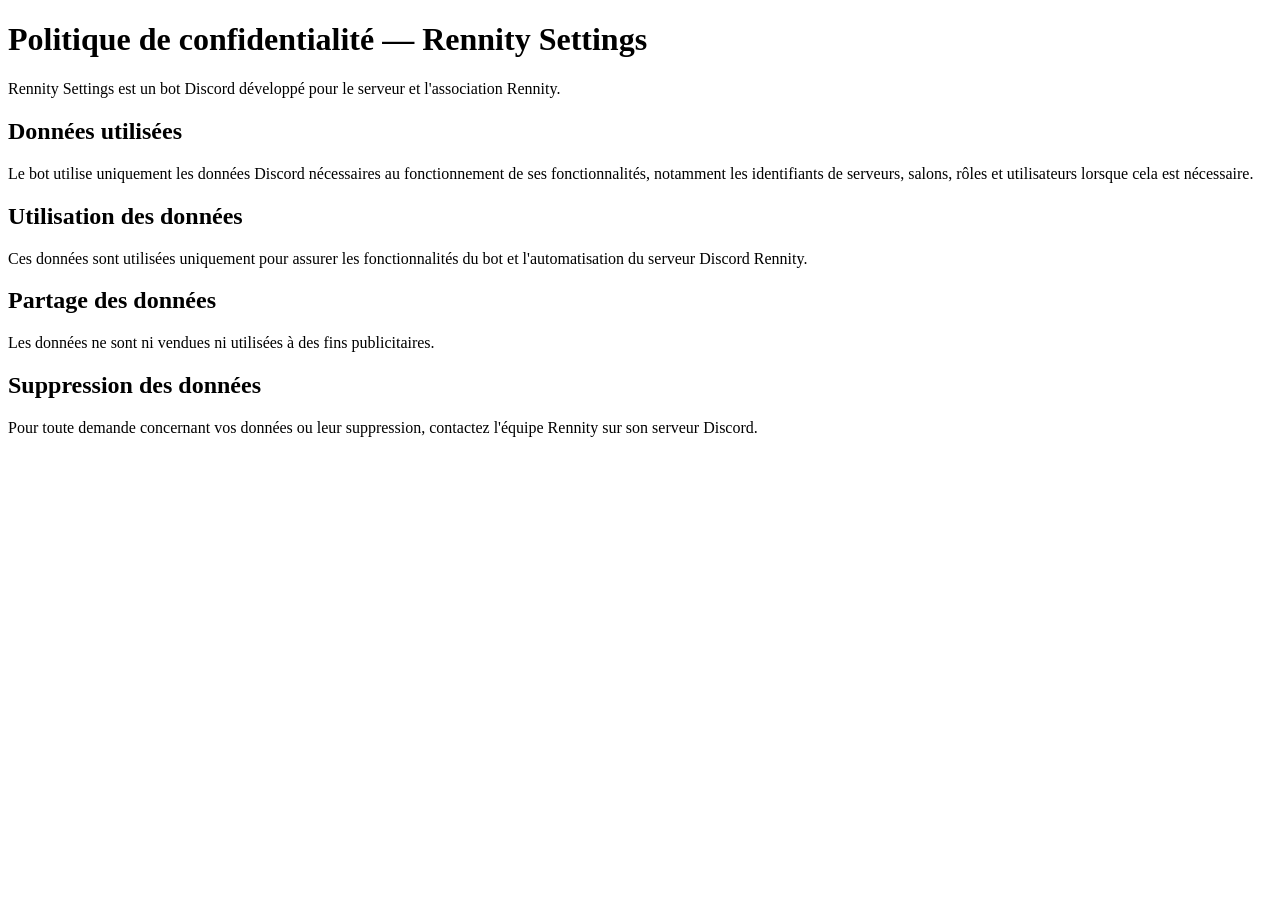
==== privacy.html @ c610ee7a "Create privacy.html" ====
<!DOCTYPE html>
<html lang="fr">
<head>
  <meta charset="UTF-8">
  <title>Politique de confidentialité — Rennity Settings</title>
</head>
<body>
  <h1>Politique de confidentialité — Rennity Settings</h1>

  <p>
    Rennity Settings est un bot Discord développé pour le serveur
    et l'association Rennity.
  </p>

  <h2>Données utilisées</h2>
  <p>
    Le bot utilise uniquement les données Discord nécessaires
    au fonctionnement de ses fonctionnalités, notamment les identifiants
    de serveurs, salons, rôles et utilisateurs lorsque cela est nécessaire.
  </p>

  <h2>Utilisation des données</h2>
  <p>
    Ces données sont utilisées uniquement pour assurer les fonctionnalités
    du bot et l'automatisation du serveur Discord Rennity.
  </p>

  <h2>Partage des données</h2>
  <p>
    Les données ne sont ni vendues ni utilisées à des fins publicitaires.
  </p>

  <h2>Suppression des données</h2>
  <p>
    Pour toute demande concernant vos données ou leur suppression,
    contactez l'équipe Rennity sur son serveur Discord.
  </p>
</body>
</html>
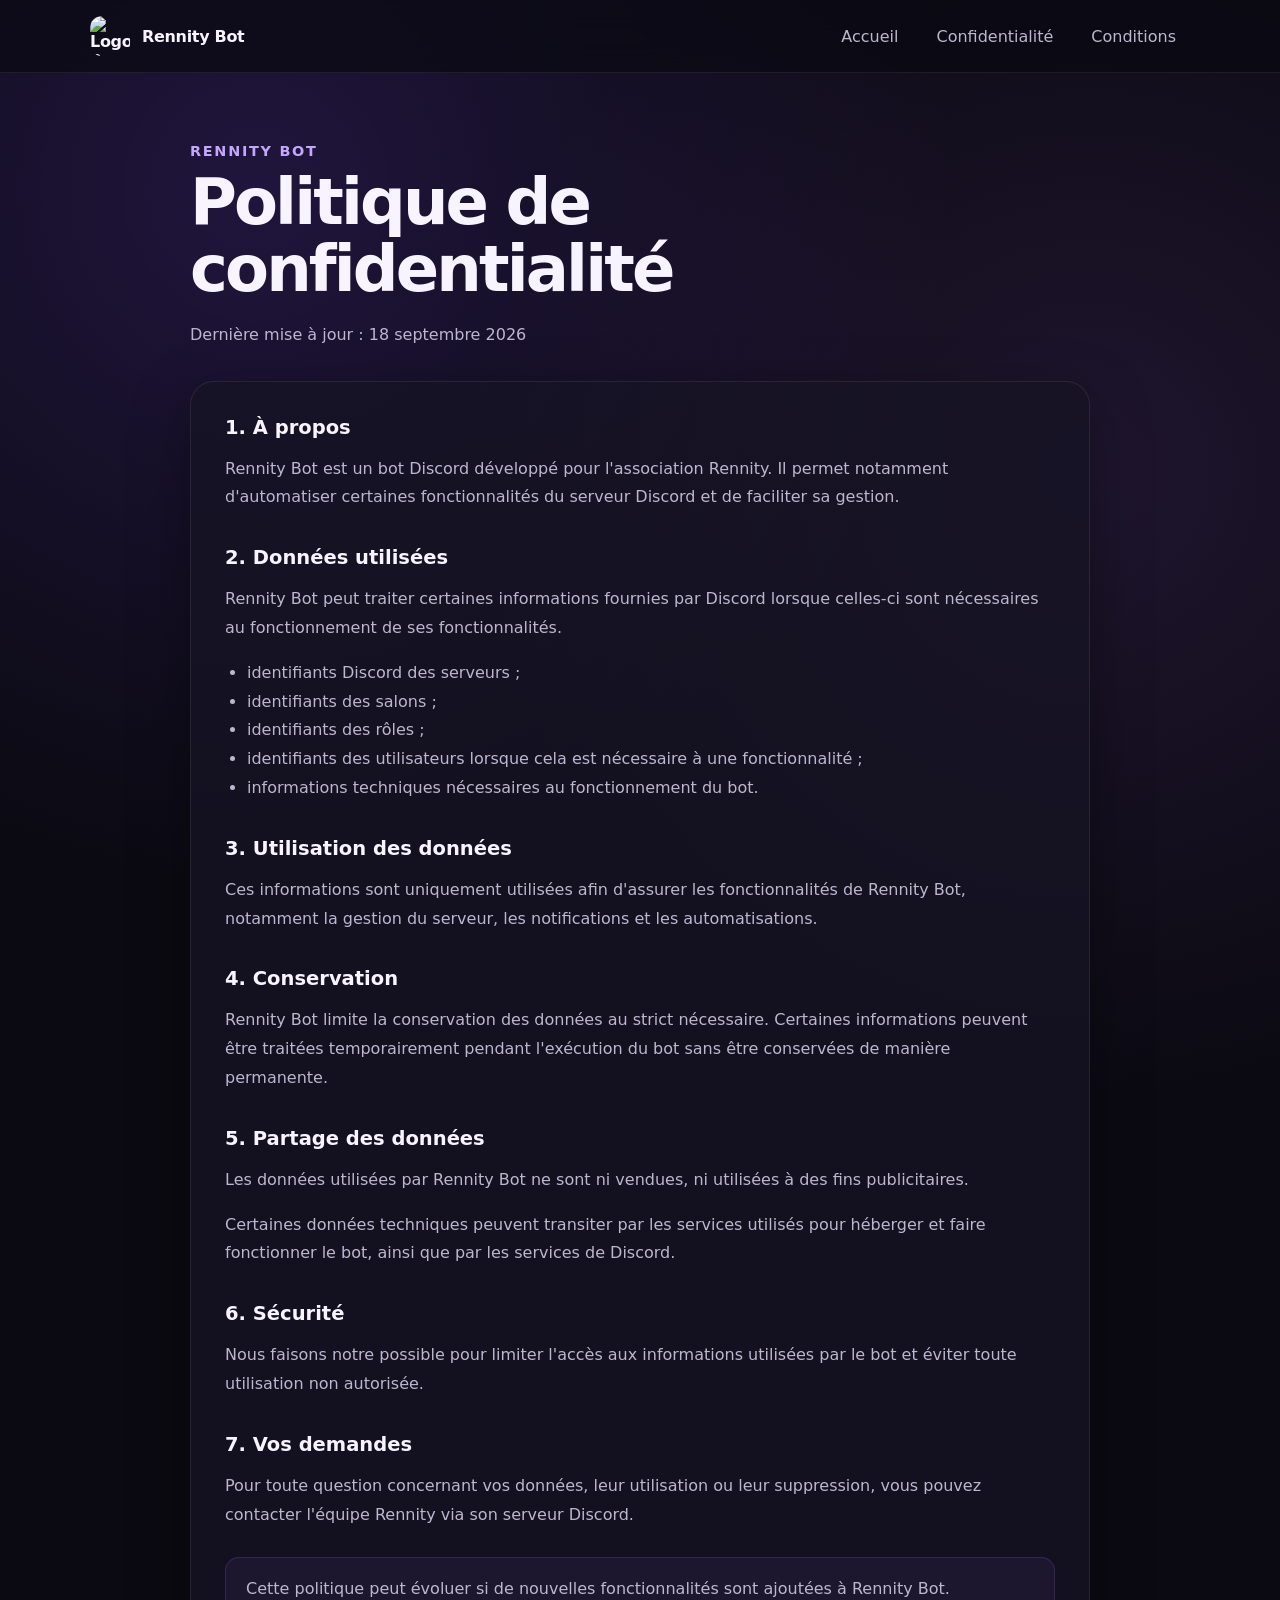
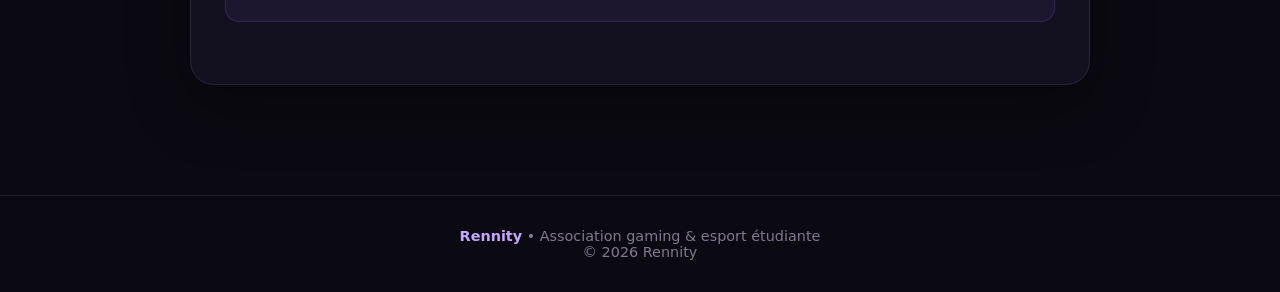
==== commit 8a33be5b: "Update privacy.html" ====
--- a/privacy.html
+++ b/privacy.html
@@ -1,39 +1,281 @@
 <!DOCTYPE html>
 <html lang="fr">
+
 <head>
-  <meta charset="UTF-8">
-  <title>Politique de confidentialité — Rennity Settings</title>
+
+    <meta charset="UTF-8">
+
+    <meta
+        name="viewport"
+        content="width=device-width, initial-scale=1.0"
+    >
+
+    <meta
+        name="description"
+        content="Politique de confidentialité de Rennity Bot."
+    >
+
+    <title>
+        Confidentialité • Rennity Bot
+    </title>
+
+    <link
+        rel="stylesheet"
+        href="style.css"
+    >
+
 </head>
+
+
 <body>
-  <h1>Politique de confidentialité — Rennity Settings</h1>
-
-  <p>
-    Rennity Settings est un bot Discord développé pour le serveur
-    et l'association Rennity.
-  </p>
-
-  <h2>Données utilisées</h2>
-  <p>
-    Le bot utilise uniquement les données Discord nécessaires
-    au fonctionnement de ses fonctionnalités, notamment les identifiants
-    de serveurs, salons, rôles et utilisateurs lorsque cela est nécessaire.
-  </p>
-
-  <h2>Utilisation des données</h2>
-  <p>
-    Ces données sont utilisées uniquement pour assurer les fonctionnalités
-    du bot et l'automatisation du serveur Discord Rennity.
-  </p>
-
-  <h2>Partage des données</h2>
-  <p>
-    Les données ne sont ni vendues ni utilisées à des fins publicitaires.
-  </p>
-
-  <h2>Suppression des données</h2>
-  <p>
-    Pour toute demande concernant vos données ou leur suppression,
-    contactez l'équipe Rennity sur son serveur Discord.
-  </p>
+
+
+    <!-- NAVIGATION -->
+
+    <nav class="navbar">
+
+        <div class="nav-inner">
+
+            <a
+                href="index.html"
+                class="brand"
+            >
+
+                <img
+                    src="logo.png"
+                    alt="Logo Rennity"
+                >
+
+                <span>Rennity Bot</span>
+
+            </a>
+
+
+            <div class="nav-links">
+
+                <a href="index.html">
+                    Accueil
+                </a>
+
+                <a href="privacy.html">
+                    Confidentialité
+                </a>
+
+                <a href="terms.html">
+                    Conditions
+                </a>
+
+            </div>
+
+        </div>
+
+    </nav>
+
+
+
+    <!-- CONTENU -->
+
+    <main class="legal-wrapper">
+
+
+        <header class="legal-header">
+
+            <div class="eyebrow">
+                Rennity Bot
+            </div>
+
+            <h1>
+                Politique de confidentialité
+            </h1>
+
+            <p>
+                Dernière mise à jour : 18 septembre 2026
+            </p>
+
+        </header>
+
+
+
+        <article class="legal-card">
+
+
+            <section>
+
+                <h2>
+                    1. À propos
+                </h2>
+
+                <p>
+                    Rennity Bot est un bot Discord développé
+                    pour l'association Rennity.
+                    Il permet notamment d'automatiser certaines
+                    fonctionnalités du serveur Discord
+                    et de faciliter sa gestion.
+                </p>
+
+            </section>
+
+
+
+            <section>
+
+                <h2>
+                    2. Données utilisées
+                </h2>
+
+                <p>
+                    Rennity Bot peut traiter certaines informations
+                    fournies par Discord lorsque celles-ci sont
+                    nécessaires au fonctionnement de ses fonctionnalités.
+                </p>
+
+                <ul>
+
+                    <li>
+                        identifiants Discord des serveurs ;
+                    </li>
+
+                    <li>
+                        identifiants des salons ;
+                    </li>
+
+                    <li>
+                        identifiants des rôles ;
+                    </li>
+
+                    <li>
+                        identifiants des utilisateurs lorsque cela
+                        est nécessaire à une fonctionnalité ;
+                    </li>
+
+                    <li>
+                        informations techniques nécessaires
+                        au fonctionnement du bot.
+                    </li>
+
+                </ul>
+
+            </section>
+
+
+
+            <section>
+
+                <h2>
+                    3. Utilisation des données
+                </h2>
+
+                <p>
+                    Ces informations sont uniquement utilisées
+                    afin d'assurer les fonctionnalités de Rennity Bot,
+                    notamment la gestion du serveur,
+                    les notifications et les automatisations.
+                </p>
+
+            </section>
+
+
+
+            <section>
+
+                <h2>
+                    4. Conservation
+                </h2>
+
+                <p>
+                    Rennity Bot limite la conservation des données
+                    au strict nécessaire.
+                    Certaines informations peuvent être traitées
+                    temporairement pendant l'exécution du bot
+                    sans être conservées de manière permanente.
+                </p>
+
+            </section>
+
+
+
+            <section>
+
+                <h2>
+                    5. Partage des données
+                </h2>
+
+                <p>
+                    Les données utilisées par Rennity Bot
+                    ne sont ni vendues,
+                    ni utilisées à des fins publicitaires.
+                </p>
+
+                <p>
+                    Certaines données techniques peuvent transiter
+                    par les services utilisés pour héberger
+                    et faire fonctionner le bot,
+                    ainsi que par les services de Discord.
+                </p>
+
+            </section>
+
+
+
+            <section>
+
+                <h2>
+                    6. Sécurité
+                </h2>
+
+                <p>
+                    Nous faisons notre possible pour limiter
+                    l'accès aux informations utilisées par le bot
+                    et éviter toute utilisation non autorisée.
+                </p>
+
+            </section>
+
+
+
+            <section>
+
+                <h2>
+                    7. Vos demandes
+                </h2>
+
+                <p>
+                    Pour toute question concernant vos données,
+                    leur utilisation ou leur suppression,
+                    vous pouvez contacter l'équipe Rennity
+                    via son serveur Discord.
+                </p>
+
+            </section>
+
+
+
+            <div class="notice">
+
+                Cette politique peut évoluer si de nouvelles
+                fonctionnalités sont ajoutées à Rennity Bot.
+
+            </div>
+
+
+        </article>
+
+    </main>
+
+
+
+    <footer>
+
+        <strong>Rennity</strong>
+        • Association gaming & esport étudiante
+
+        <br>
+
+        © 2026 Rennity
+
+    </footer>
+
+
 </body>
+
 </html>
--- a/style.css
+++ b/style.css
@@ -0,0 +1,429 @@
+:root {
+    --bg: #0b0a12;
+    --bg-soft: #12101d;
+    --card: rgba(23, 20, 36, 0.78);
+    --card-hover: rgba(31, 27, 48, 0.92);
+
+    --purple: #9d6cff;
+    --purple-light: #c4a6ff;
+    --purple-dark: #6840c8;
+
+    --text: #f7f4ff;
+    --text-soft: #bdb6cf;
+    --border: rgba(255, 255, 255, 0.08);
+
+    --shadow: 0 20px 60px rgba(0, 0, 0, 0.35);
+}
+
+* {
+    box-sizing: border-box;
+}
+
+html {
+    scroll-behavior: smooth;
+}
+
+body {
+    margin: 0;
+    min-height: 100vh;
+
+    font-family:
+        Inter,
+        ui-sans-serif,
+        system-ui,
+        -apple-system,
+        BlinkMacSystemFont,
+        "Segoe UI",
+        sans-serif;
+
+    color: var(--text);
+
+    background:
+        radial-gradient(
+            circle at 20% 10%,
+            rgba(126, 72, 255, 0.18),
+            transparent 35%
+        ),
+        radial-gradient(
+            circle at 85% 25%,
+            rgba(177, 104, 255, 0.12),
+            transparent 35%
+        ),
+        var(--bg);
+}
+
+a {
+    color: inherit;
+    text-decoration: none;
+}
+
+
+/* =========================
+   NAVBAR
+   ========================= */
+
+.navbar {
+    width: 100%;
+
+    border-bottom: 1px solid var(--border);
+
+    background: rgba(11, 10, 18, 0.72);
+
+    backdrop-filter: blur(16px);
+    -webkit-backdrop-filter: blur(16px);
+
+    position: sticky;
+    top: 0;
+
+    z-index: 100;
+}
+
+.nav-inner {
+    width: min(1100px, 92%);
+    height: 72px;
+
+    margin: auto;
+
+    display: flex;
+    align-items: center;
+    justify-content: space-between;
+}
+
+.brand {
+    display: flex;
+    align-items: center;
+    gap: 12px;
+
+    font-weight: 800;
+    letter-spacing: -0.02em;
+}
+
+.brand img {
+    width: 40px;
+    height: 40px;
+
+    object-fit: contain;
+
+    border-radius: 12px;
+}
+
+.nav-links {
+    display: flex;
+    align-items: center;
+    gap: 10px;
+}
+
+.nav-links a {
+    padding: 10px 14px;
+
+    border-radius: 10px;
+
+    color: var(--text-soft);
+
+    transition:
+        background 0.2s ease,
+        color 0.2s ease;
+}
+
+.nav-links a:hover {
+    color: var(--text);
+
+    background: rgba(255, 255, 255, 0.06);
+}
+
+
+/* =========================
+   HERO
+   ========================= */
+
+.hero {
+    width: min(1000px, 92%);
+
+    margin: 0 auto;
+
+    padding: 100px 0 70px;
+
+    text-align: center;
+}
+
+.hero-logo {
+    width: 120px;
+    height: 120px;
+
+    object-fit: contain;
+
+    margin-bottom: 24px;
+
+    filter:
+        drop-shadow(
+            0 0 28px rgba(157, 108, 255, 0.28)
+        );
+}
+
+.badge {
+    display: inline-flex;
+    align-items: center;
+    gap: 8px;
+
+    padding: 8px 13px;
+
+    margin-bottom: 18px;
+
+    border: 1px solid rgba(157, 108, 255, 0.24);
+    border-radius: 999px;
+
+    background: rgba(157, 108, 255, 0.08);
+
+    color: var(--purple-light);
+
+    font-size: 0.88rem;
+    font-weight: 700;
+}
+
+.hero h1 {
+    margin: 0;
+
+    font-size: clamp(2.8rem, 8vw, 5.6rem);
+    line-height: 0.98;
+    letter-spacing: -0.055em;
+
+    background:
+        linear-gradient(
+            135deg,
+            #ffffff 20%,
+            #cfb8ff 55%,
+            #9d6cff 100%
+        );
+
+    -webkit-background-clip: text;
+    background-clip: text;
+
+    color: transparent;
+}
+
+.hero p {
+    max-width: 680px;
+
+    margin: 26px auto 0;
+
+    color: var(--text-soft);
+
+    font-size: 1.08rem;
+    line-height: 1.8;
+}
+
+
+/* =========================
+   CARDS
+   ========================= */
+
+.cards {
+    width: min(1000px, 92%);
+
+    margin: 0 auto 110px;
+
+    display: grid;
+    grid-template-columns: repeat(2, 1fr);
+
+    gap: 22px;
+}
+
+.card {
+    padding: 30px;
+
+    border: 1px solid var(--border);
+    border-radius: 22px;
+
+    background: var(--card);
+
+    box-shadow: var(--shadow);
+
+    transition:
+        transform 0.2s ease,
+        border-color 0.2s ease,
+        background 0.2s ease;
+}
+
+.card:hover {
+    transform: translateY(-4px);
+
+    border-color: rgba(157, 108, 255, 0.34);
+
+    background: var(--card-hover);
+}
+
+.card-icon {
+    font-size: 2rem;
+
+    margin-bottom: 18px;
+}
+
+.card h2 {
+    margin: 0 0 12px;
+
+    font-size: 1.35rem;
+}
+
+.card p {
+    margin: 0 0 20px;
+
+    color: var(--text-soft);
+
+    line-height: 1.7;
+}
+
+.card-link {
+    display: inline-flex;
+    align-items: center;
+    gap: 8px;
+
+    color: var(--purple-light);
+
+    font-weight: 750;
+}
+
+
+/* =========================
+   LEGAL PAGES
+   ========================= */
+
+.legal-wrapper {
+    width: min(900px, 92%);
+
+    margin: 70px auto 110px;
+}
+
+.legal-header {
+    margin-bottom: 32px;
+}
+
+.legal-header .eyebrow {
+    margin-bottom: 10px;
+
+    color: var(--purple-light);
+
+    font-size: 0.9rem;
+    font-weight: 800;
+    text-transform: uppercase;
+    letter-spacing: 0.12em;
+}
+
+.legal-header h1 {
+    margin: 0;
+
+    font-size: clamp(2.2rem, 6vw, 4rem);
+    line-height: 1.05;
+    letter-spacing: -0.045em;
+}
+
+.legal-header p {
+    margin-top: 18px;
+
+    color: var(--text-soft);
+
+    line-height: 1.7;
+}
+
+.legal-card {
+    padding: 34px;
+
+    border: 1px solid var(--border);
+    border-radius: 24px;
+
+    background: var(--card);
+
+    box-shadow: var(--shadow);
+}
+
+.legal-card section + section {
+    margin-top: 34px;
+}
+
+.legal-card h2 {
+    margin: 0 0 12px;
+
+    font-size: 1.22rem;
+}
+
+.legal-card p,
+.legal-card li {
+    color: var(--text-soft);
+
+    line-height: 1.8;
+}
+
+.legal-card ul {
+    padding-left: 22px;
+}
+
+.notice {
+    padding: 18px 20px;
+
+    margin: 28px 0;
+
+    border: 1px solid rgba(157, 108, 255, 0.18);
+    border-radius: 14px;
+
+    background: rgba(157, 108, 255, 0.07);
+
+    color: var(--text-soft);
+
+    line-height: 1.65;
+}
+
+
+/* =========================
+   FOOTER
+   ========================= */
+
+footer {
+    border-top: 1px solid var(--border);
+
+    padding: 32px 20px;
+
+    text-align: center;
+
+    color: #81798f;
+
+    font-size: 0.9rem;
+}
+
+footer strong {
+    color: var(--purple-light);
+}
+
+
+/* =========================
+   MOBILE
+   ========================= */
+
+@media (max-width: 700px) {
+
+    .nav-inner {
+        height: auto;
+
+        padding: 14px 0;
+
+        flex-direction: column;
+        gap: 12px;
+    }
+
+    .nav-links {
+        width: 100%;
+
+        justify-content: center;
+        flex-wrap: wrap;
+    }
+
+    .hero {
+        padding-top: 70px;
+    }
+
+    .cards {
+        grid-template-columns: 1fr;
+    }
+
+    .legal-card {
+        padding: 24px;
+    }
+}
